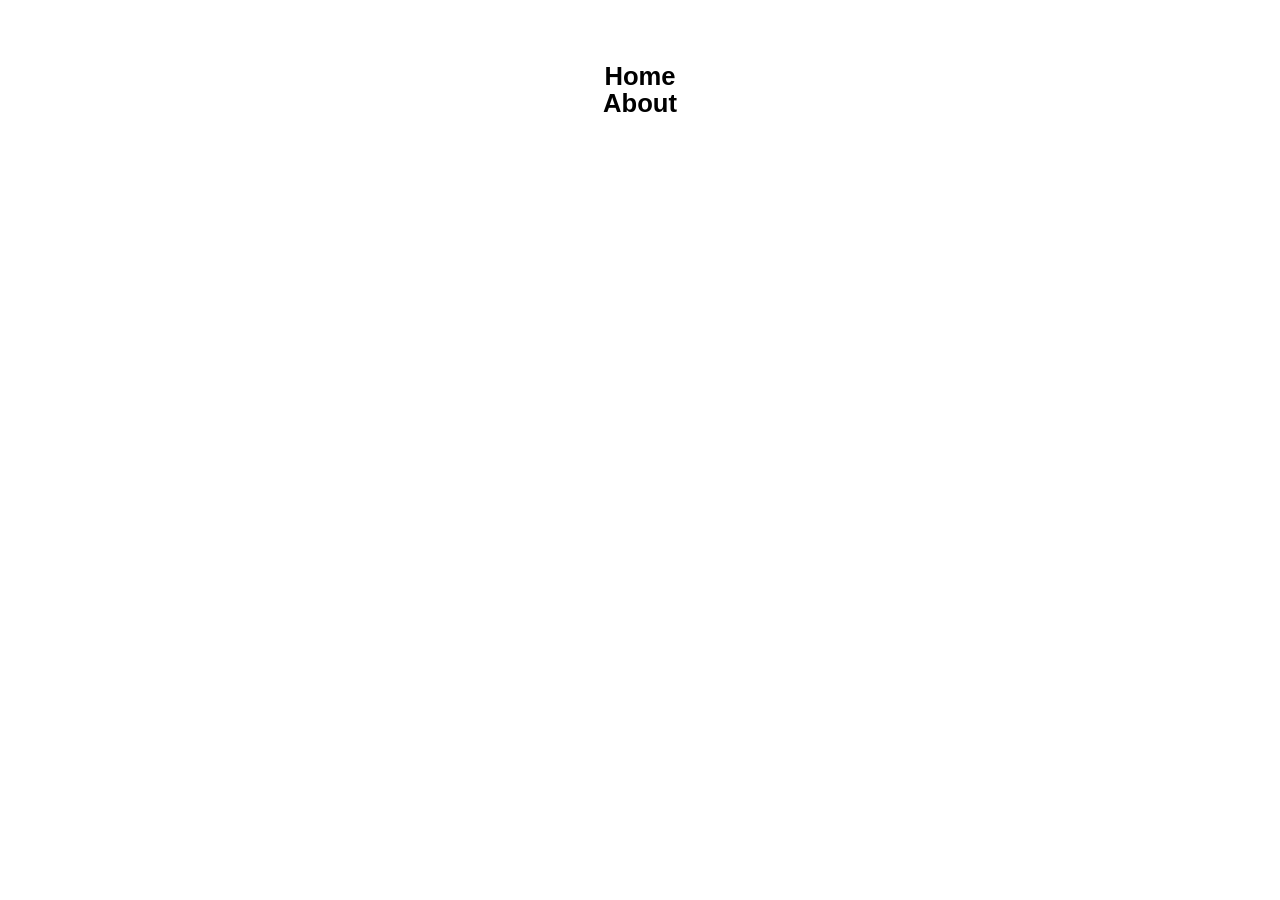
==== home.html @ 644f84e7 "initial commit 5/18" ====
<html lang='en'>
  <head>
    <meta charset='utf-8' />
    <link rel="stylesheet" href="style.css">
  </head>
  <body>
    <ul>
    <li><a href="index.html">Home</a></li>
    <li><a href="home.html">About</a></li>
  </ul>
</body>
---- style.css ----
:root {
        /* Color Palette */
        --bg-color: #ffffff;
        --text-primary: #1a1a1a;
        --accent-red: #d32f2f;
        --dark-black: #000000;
        --grid-border: #eeeeee;
      }

      body {
        font-family: 'Inter', -apple-system, sans-serif;
        background-color: var(--bg-color);
        padding: 50px;
        color: var(--text-primary);
      }

      #calendar {
        max-width: 900px;
        margin: 0 auto;
        background: white;
        padding: 30px;
        border-radius: 12px;
        box-shadow: 0 50px 40px rgba(0,0,0,0.1);
        text-align: right;
      }

      /* Toolbar Buttons (Black & Red) */
      .fc .fc-button-primary {
        background-color: var(--dark-black);
        border: none;
        text-transform: capitalize;
        font-weight: 600;
        transition: all 0.1s ease;
      }

      .fc .fc-button-primary:hover {
        background-color: var(--accent-red);
      }

      .fc .fc-button-primary:disabled {
        background-color: #ccc;
      }

      .fc .fc-toolbar-title {
        font-size: 2.6rem;
        font-weight: 800;
        color: var(--dark-black);
      }

      /* Day Cell Headers */
      .fc th {
        padding: 8px 0;
        background-color: var(--dark-black);
        color: white;
        font-weight: 700;
        text-transform: uppercase;
        font-size: 1.1rem;
        letter-spacing: 1.4px;
      }

      /* Highlight Today */
      .fc .fc-day-today {
        background: rgba(211, 47, 47, 0.05);
      }

      .fc .fc-daygrid-day-number {
        font-weight: 600;
        padding: 8px;
        color: var(--text-primary);
      }

      /* The Red "Today" dot or indicator */
      .fc .fc-day-today .fc-daygrid-day-number {
        color: var(--accent-red);
        font-size: 1.1rem;
      }

      /* Event Styling */
      .fc-event {
        background-color: var(--accent-red);
        border: none;
        padding: 2px 5px;
        border-radius: 4px;
        font-size: 0.85rem;
      }

      /* Border Customization */
      .fc td, .fc th {
        border-color: var(--grid-border);
      }


ul {
  list-style-type: none;
  margin: 0;
  padding: 20px;
}

li {
  float: center;
}

li a {
  display: block;
  color:black;
  text-align: center;
  padding: 14px 16px;
  text-decoration: none;
  margin-top:-30px;
  font-size: 1.6rem;
  font-weight: 560;
  font-family: Arial, Helvetica, sans-serif;
}

li a:hover {
  background-color: transparent;
  color:#d32f2f;
}
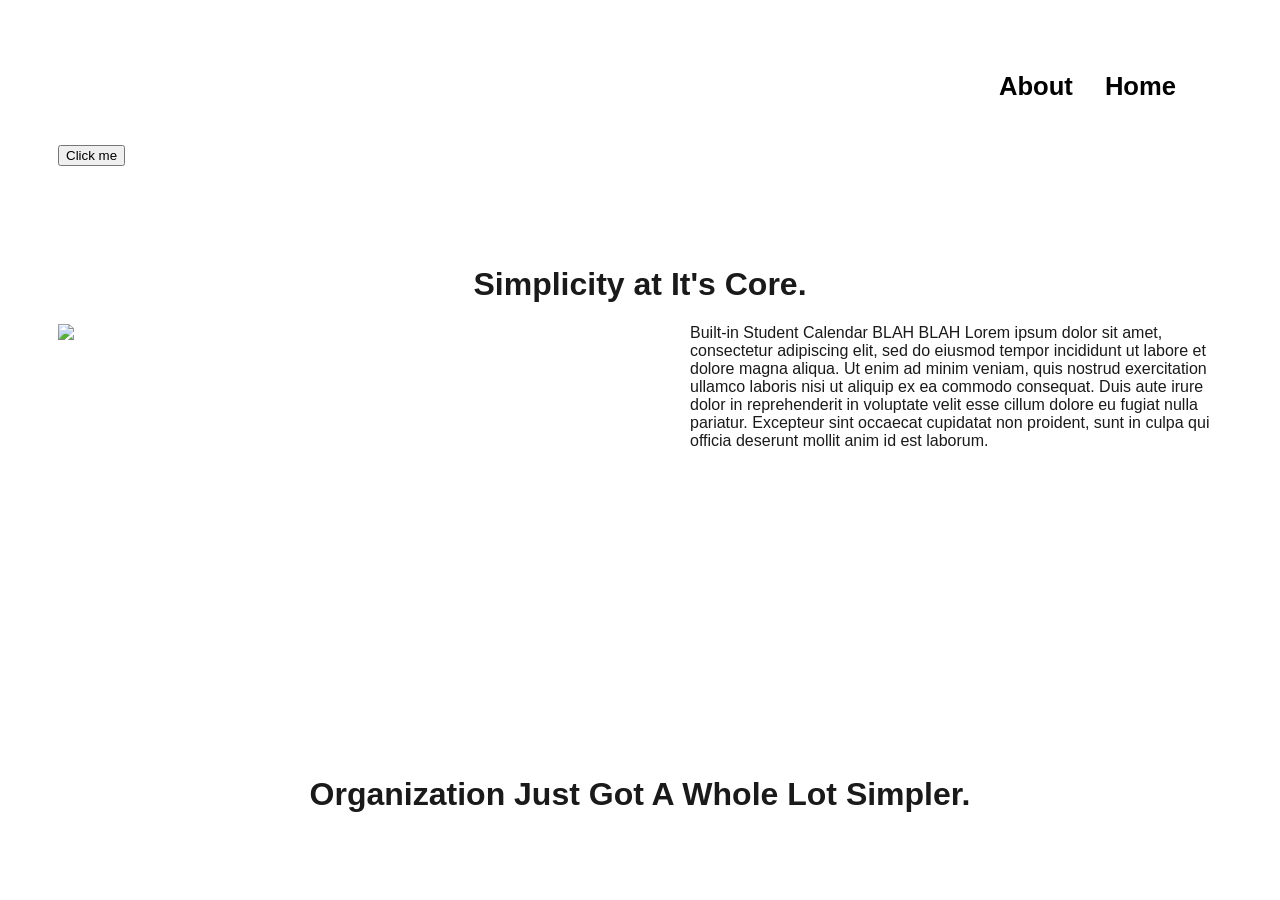
==== commit 0b0f9b09: "Started Home page 5/26" ====
--- a/home.html
+++ b/home.html
@@ -2,10 +2,25 @@
   <head>
     <meta charset='utf-8' />
     <link rel="stylesheet" href="style.css">
+    
   </head>
   <body>
     <ul>
     <li><a href="index.html">Home</a></li>
     <li><a href="home.html">About</a></li>
   </ul>
+
+<button onclick="typeWriter()">Click me</button>
+
+<p id="txt"></p>
+
+<h1>Simplicity at It's Core.</h1>
+<div class="parent">
+    <div class="div1"> <img class="img" src="image 1.png"> </div>
+      <div class="div2">Built-in Student Calendar BLAH BLAH Lorem ipsum dolor sit amet, consectetur adipiscing elit, sed do eiusmod tempor incididunt ut labore et dolore magna aliqua. Ut enim ad minim veniam, quis nostrud exercitation ullamco laboris nisi ut aliquip ex ea commodo consequat. Duis aute irure dolor in reprehenderit in voluptate velit esse cillum dolore eu fugiat nulla pariatur. Excepteur sint occaecat cupidatat non proident, sunt in culpa qui officia deserunt mollit anim id est laborum.</div>
+</div>
+    
+<h1>Organization Just Got A Whole Lot Simpler.</h1>
+ 
+<script src="script.js" defer></script>
 </body>
--- a/style.css
+++ b/style.css
@@ -42,7 +42,7 @@
       }
 
       .fc .fc-toolbar-title {
-        font-size: 2.6rem;
+        font-size: 3rem;
         font-weight: 800;
         color: var(--dark-black);
       }
@@ -100,19 +100,53 @@
   float: center;
 }
 
+ul {
+  list-style-type: none;
+  margin: -10px;
+  padding: 40px;
+  overflow: hidden;
+}
+
+li {
+  float: right;
+}
+
 li a {
   display: block;
-  color:black;
+  color: black;
   text-align: center;
   padding: 14px 16px;
   text-decoration: none;
   margin-top:-30px;
-  font-size: 1.6rem;
-  font-weight: 560;
-  font-family: Arial, Helvetica, sans-serif;
+  font-size: 1.6em;
+  font-family:'Inter', -apple-system, sans-serif;
+  font-weight: 700;
 }
+
 
 li a:hover {
   background-color: transparent;
   color:#d32f2f;
+}
+
+   .fc td, .fc th {
+        border-color: var(--grid-border);
+      }
+
+      .fc .fc-daygrid-day:hover {
+        background-color: rgba(212, 47, 47, 0.1);
+        cursor: pointer;
+      }
+
+     
+.parent {
+    display: grid;
+    grid-template-columns: repeat(2, 1fr);
+    grid-template-rows: repeat(2, 1fr);
+    gap: 100px;
+}
+    
+h1 {
+  text-align: center;
+  margin-top: 100px;
 }
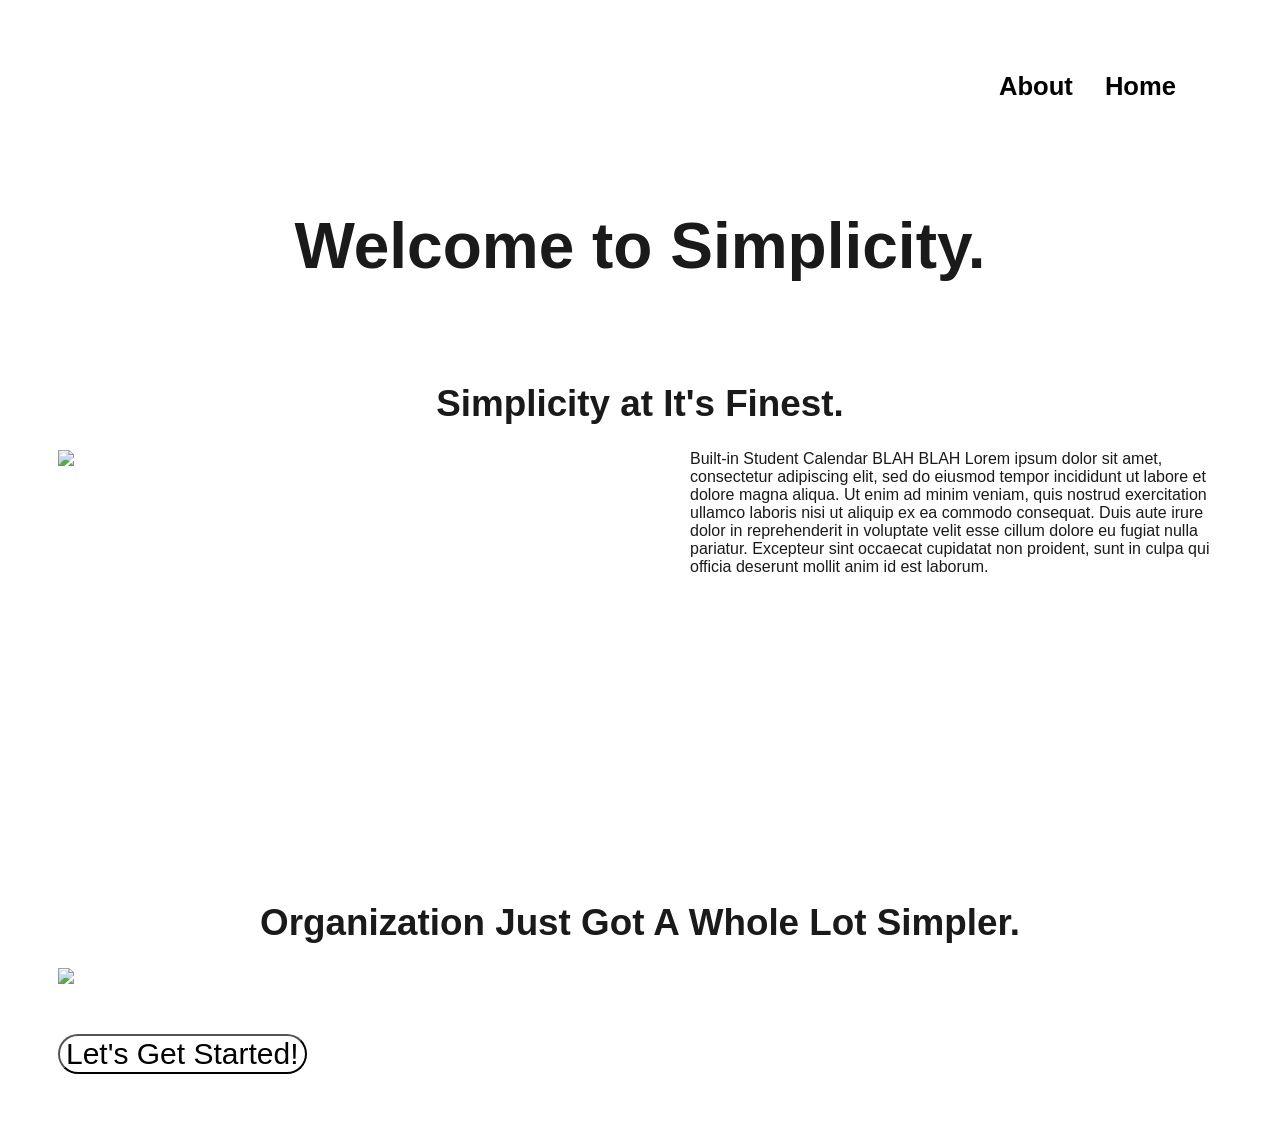
==== commit 578146fa: "updated 5/28" ====
--- a/home.html
+++ b/home.html
@@ -4,23 +4,26 @@
     <link rel="stylesheet" href="style.css">
     
   </head>
-  <body>
+  <body onload="typeWriter()">
     <ul>
     <li><a href="index.html">Home</a></li>
     <li><a href="home.html">About</a></li>
   </ul>
 
-<button onclick="typeWriter()">Click me</button>
 
 <p id="txt"></p>
 
-<h1>Simplicity at It's Core.</h1>
+<h1>Simplicity at It's Finest.</h1>
 <div class="parent">
     <div class="div1"> <img class="img" src="image 1.png"> </div>
       <div class="div2">Built-in Student Calendar BLAH BLAH Lorem ipsum dolor sit amet, consectetur adipiscing elit, sed do eiusmod tempor incididunt ut labore et dolore magna aliqua. Ut enim ad minim veniam, quis nostrud exercitation ullamco laboris nisi ut aliquip ex ea commodo consequat. Duis aute irure dolor in reprehenderit in voluptate velit esse cillum dolore eu fugiat nulla pariatur. Excepteur sint occaecat cupidatat non proident, sunt in culpa qui officia deserunt mollit anim id est laborum.</div>
 </div>
     
 <h1>Organization Just Got A Whole Lot Simpler.</h1>
- 
+<img class="img" src="image 2.png">
+<br>
+<a href="index.html">
+    <button>Let's Get Started!</button>
+</a>
 <script src="script.js" defer></script>
 </body>
--- a/style.css
+++ b/style.css
@@ -112,7 +112,7 @@
 }
 
 li a {
-  display: block;
+  display: block; 
   color: black;
   text-align: center;
   padding: 14px 16px;
@@ -149,4 +149,24 @@
 h1 {
   text-align: center;
   margin-top: 100px;
+  font-size: 2.3em;
+}
+
+#txt {
+font-size:4em;
+font-weight: 900;
+text-align: center;
+}
+
+#txt:hover {
+  background-color: transparent;
+  color:#d32f2f;
+}
+
+button {
+  background-color:transparent;
+  border-radius: 30px;
+  font-size: 30px;
+  margin-top: 50px;
+    cursor: pointer;
 }
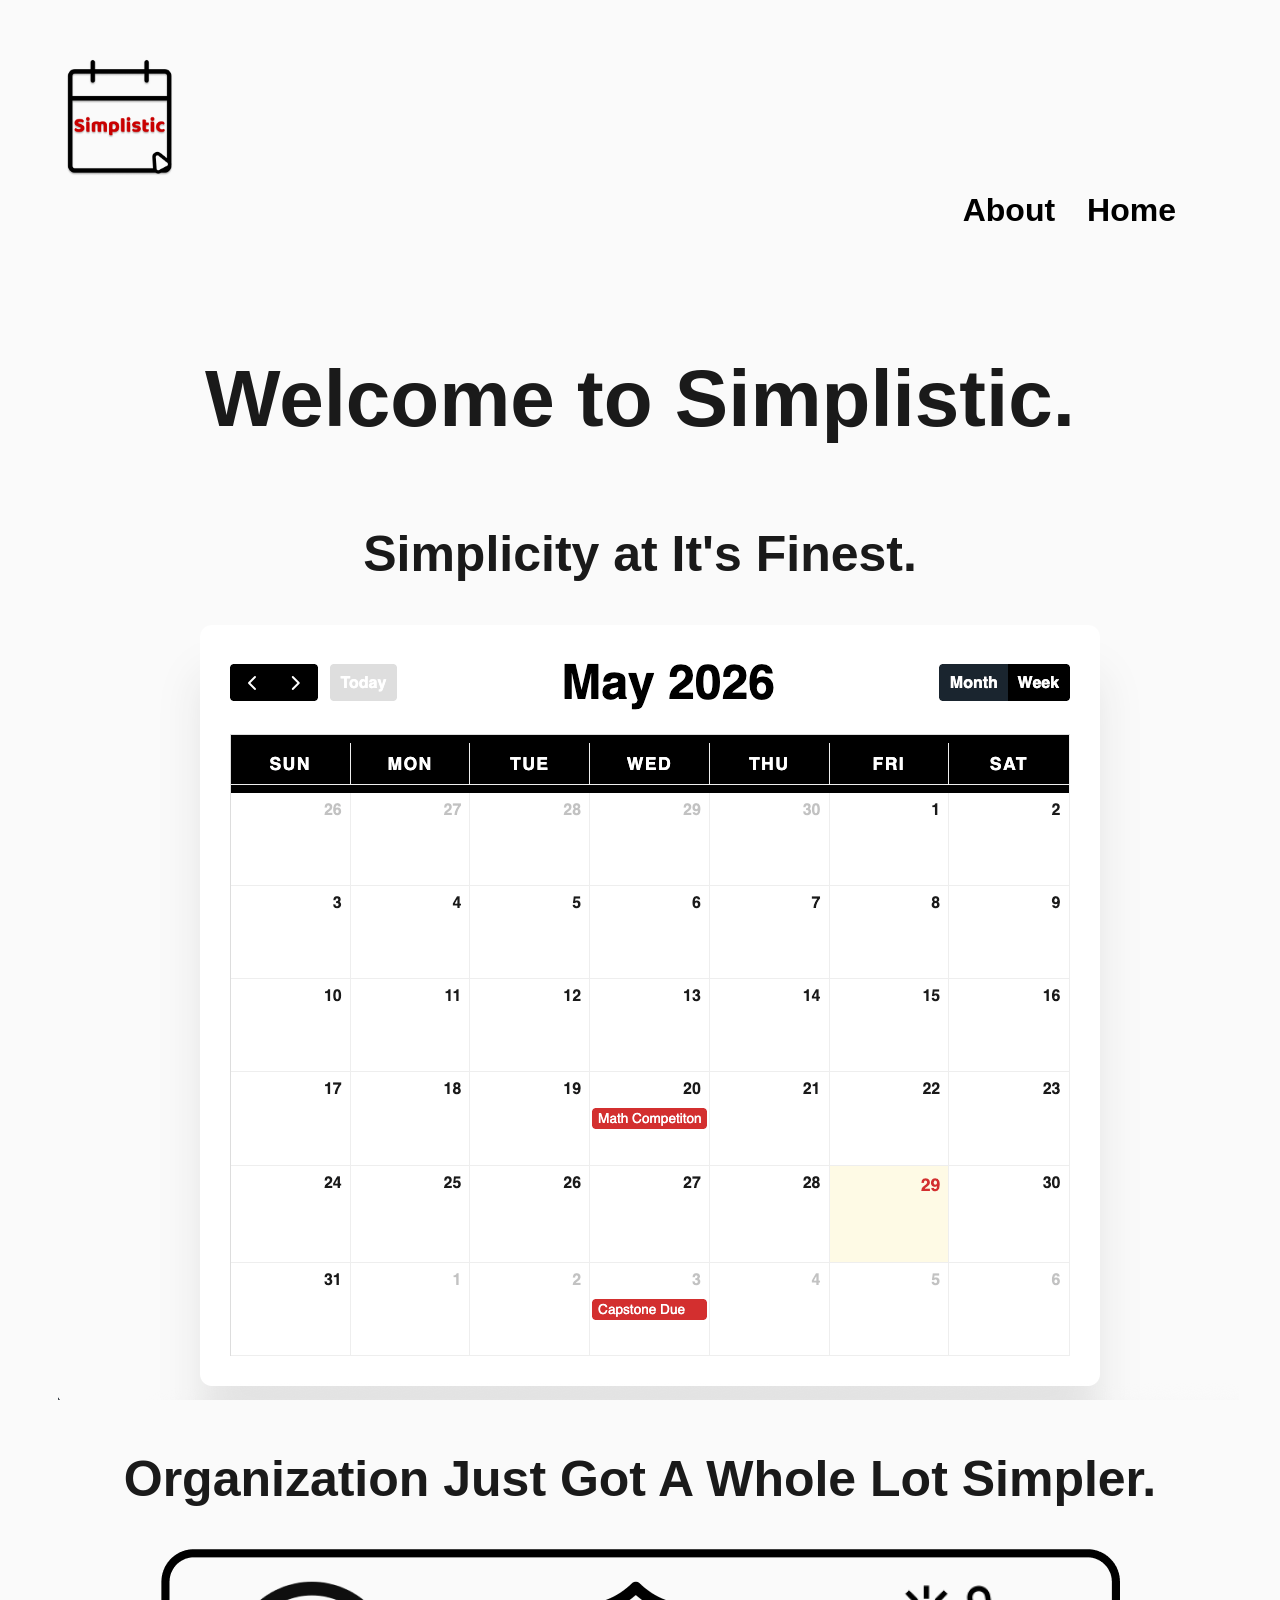
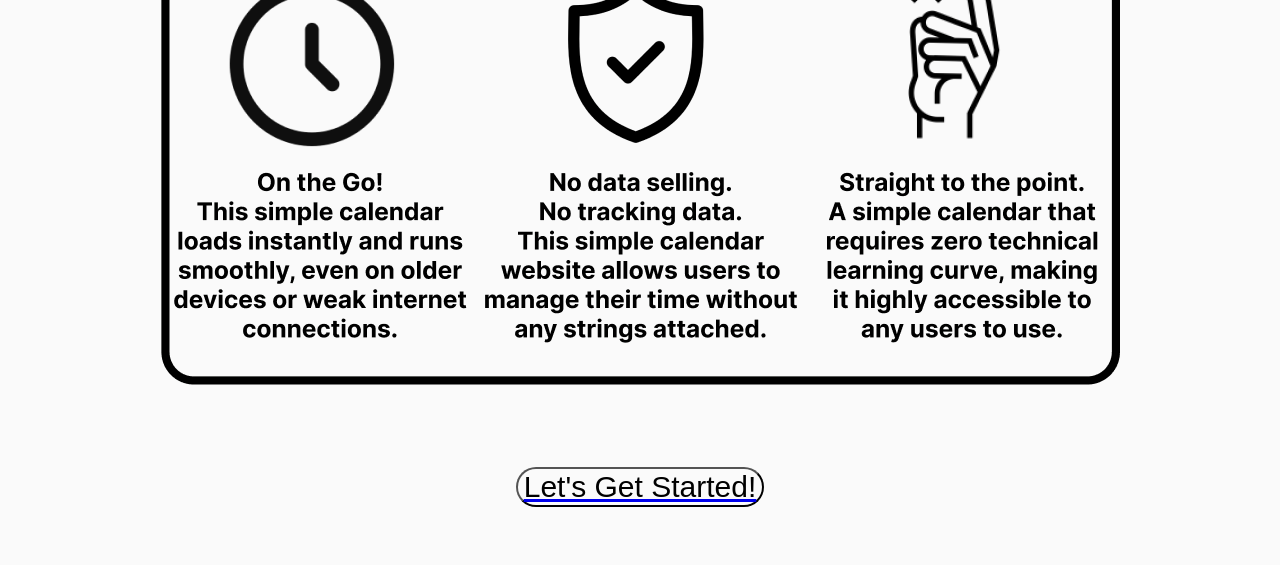
==== commit 05e38bc1: "updated 6/1" ====
--- a/home.html
+++ b/home.html
@@ -5,6 +5,7 @@
     
   </head>
   <body onload="typeWriter()">
+    <img class="smallimg" src="image3.png">
     <ul>
     <li><a href="index.html">Home</a></li>
     <li><a href="home.html">About</a></li>
@@ -15,12 +16,12 @@
 
 <h1>Simplicity at It's Finest.</h1>
 <div class="parent">
-    <div class="div1"> <img class="img" src="image 1.png"> </div>
-      <div class="div2">Built-in Student Calendar BLAH BLAH Lorem ipsum dolor sit amet, consectetur adipiscing elit, sed do eiusmod tempor incididunt ut labore et dolore magna aliqua. Ut enim ad minim veniam, quis nostrud exercitation ullamco laboris nisi ut aliquip ex ea commodo consequat. Duis aute irure dolor in reprehenderit in voluptate velit esse cillum dolore eu fugiat nulla pariatur. Excepteur sint occaecat cupidatat non proident, sunt in culpa qui officia deserunt mollit anim id est laborum.</div>
+    <div class="div1"> <img class="img" src="image1.png"> </div>
+      <div class="div2">Built for students, this simple calendar is used to address academic.</div>
 </div>
     
 <h1>Organization Just Got A Whole Lot Simpler.</h1>
-<img class="img" src="image 2.png">
+<img class="img2" src="image2.png">
 <br>
 <a href="index.html">
     <button>Let's Get Started!</button>
--- a/style.css
+++ b/style.css
@@ -1,6 +1,4 @@
 :root {
-        /* Color Palette */
-        --bg-color: #ffffff;
         --text-primary: #1a1a1a;
         --accent-red: #d32f2f;
         --dark-black: #000000;
@@ -9,7 +7,7 @@
 
       body {
         font-family: 'Inter', -apple-system, sans-serif;
-        background-color: var(--bg-color);
+        background-color: #fafafa;
         padding: 50px;
         color: var(--text-primary);
       }
@@ -118,7 +116,7 @@
   padding: 14px 16px;
   text-decoration: none;
   margin-top:-30px;
-  font-size: 1.6em;
+  font-size: 2em;
   font-family:'Inter', -apple-system, sans-serif;
   font-weight: 700;
 }
@@ -140,20 +138,20 @@
 
      
 .parent {
-    display: grid;
+    display:flex;
     grid-template-columns: repeat(2, 1fr);
     grid-template-rows: repeat(2, 1fr);
-    gap: 100px;
+    gap: 80px;
 }
     
 h1 {
   text-align: center;
-  margin-top: 100px;
-  font-size: 2.3em;
+  margin-top: 50px;
+  font-size: 50px;
 }
 
 #txt {
-font-size:4em;
+font-size:5em;
 font-weight: 900;
 text-align: center;
 }
@@ -168,5 +166,29 @@
   border-radius: 30px;
   font-size: 30px;
   margin-top: 50px;
-    cursor: pointer;
+  cursor: pointer;
+   display: block;
+  margin-left: auto;
+  margin-right: auto;
+ }
+
+ .div2 {
+  font-size: 20px;
+ }
+
+ .img2 {
+  display: block;
+  margin-left: auto;
+  margin-right: auto;
+ }
+
+ h1:hover {
+  background-color: transparent;
+  color:#d32f2f;
+}
+
+.smallimg {
+display:block;
+width: auto;
+height: 120px;
 }
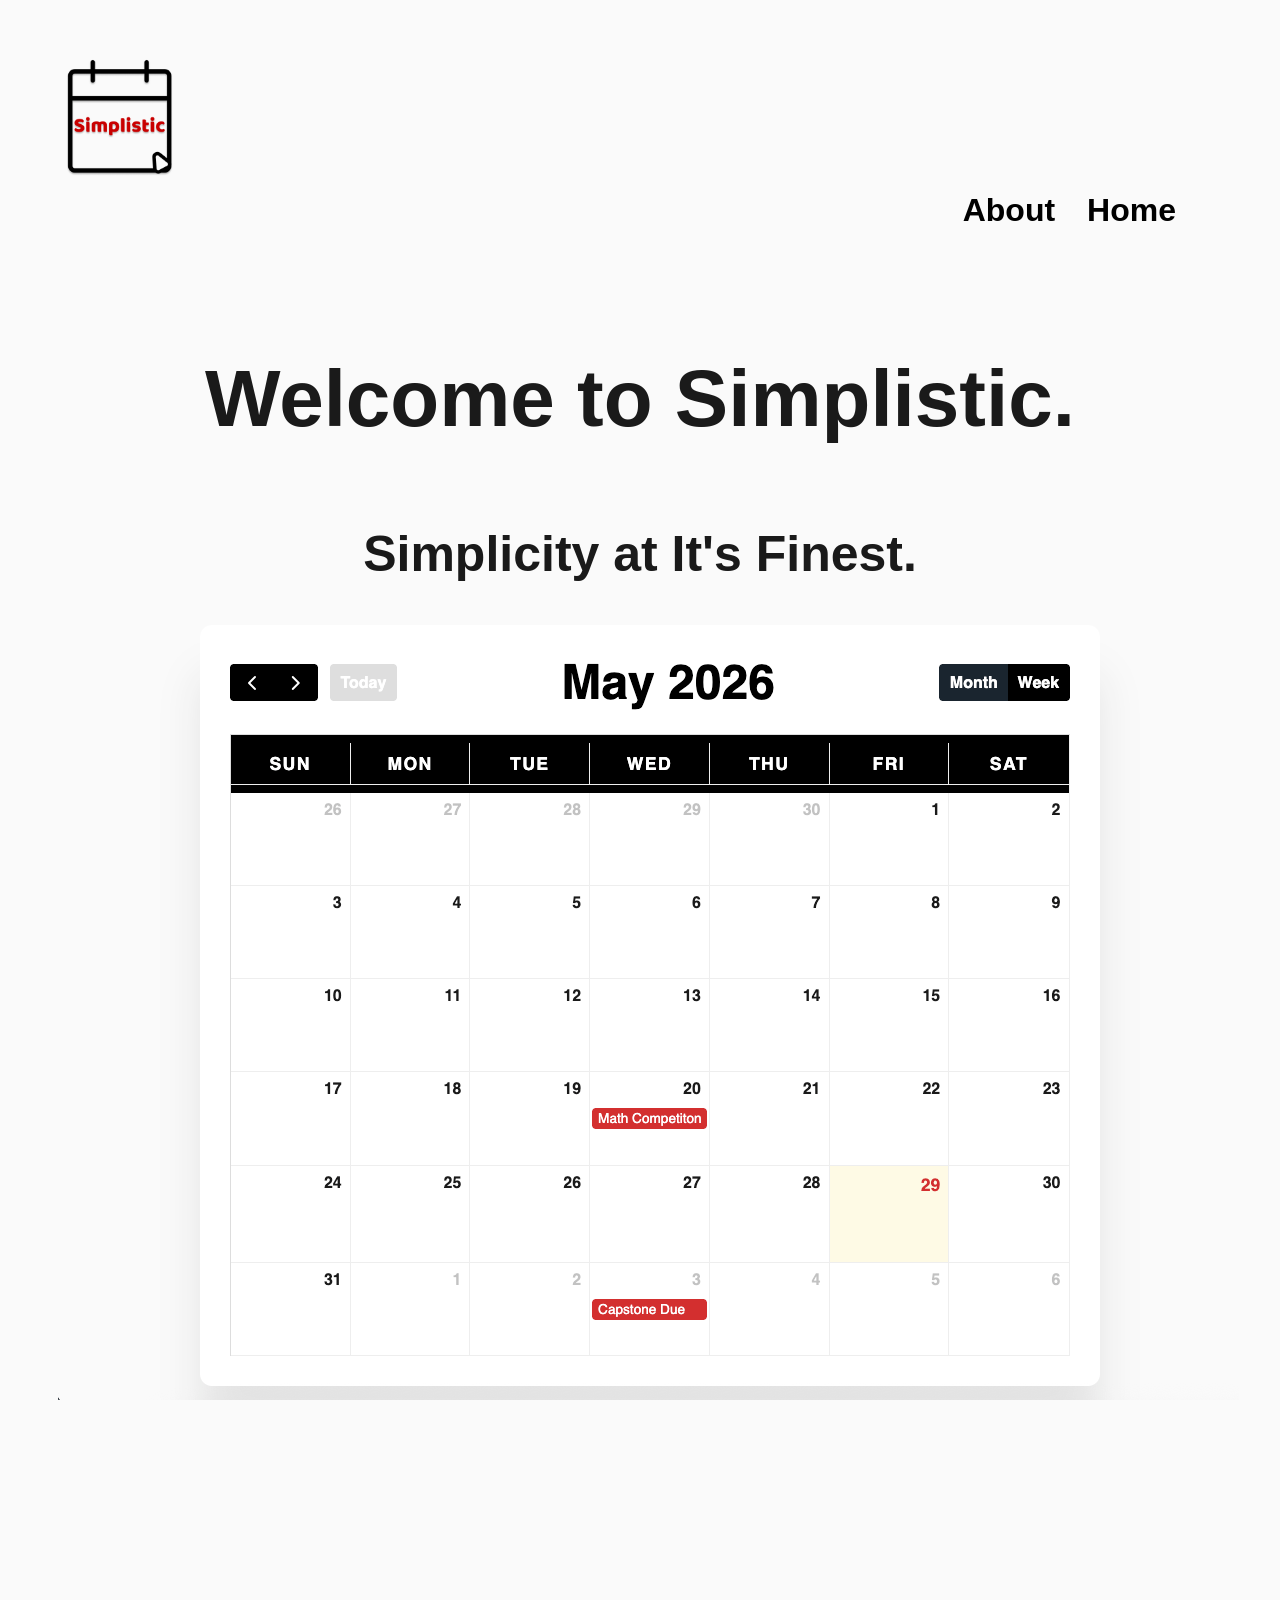
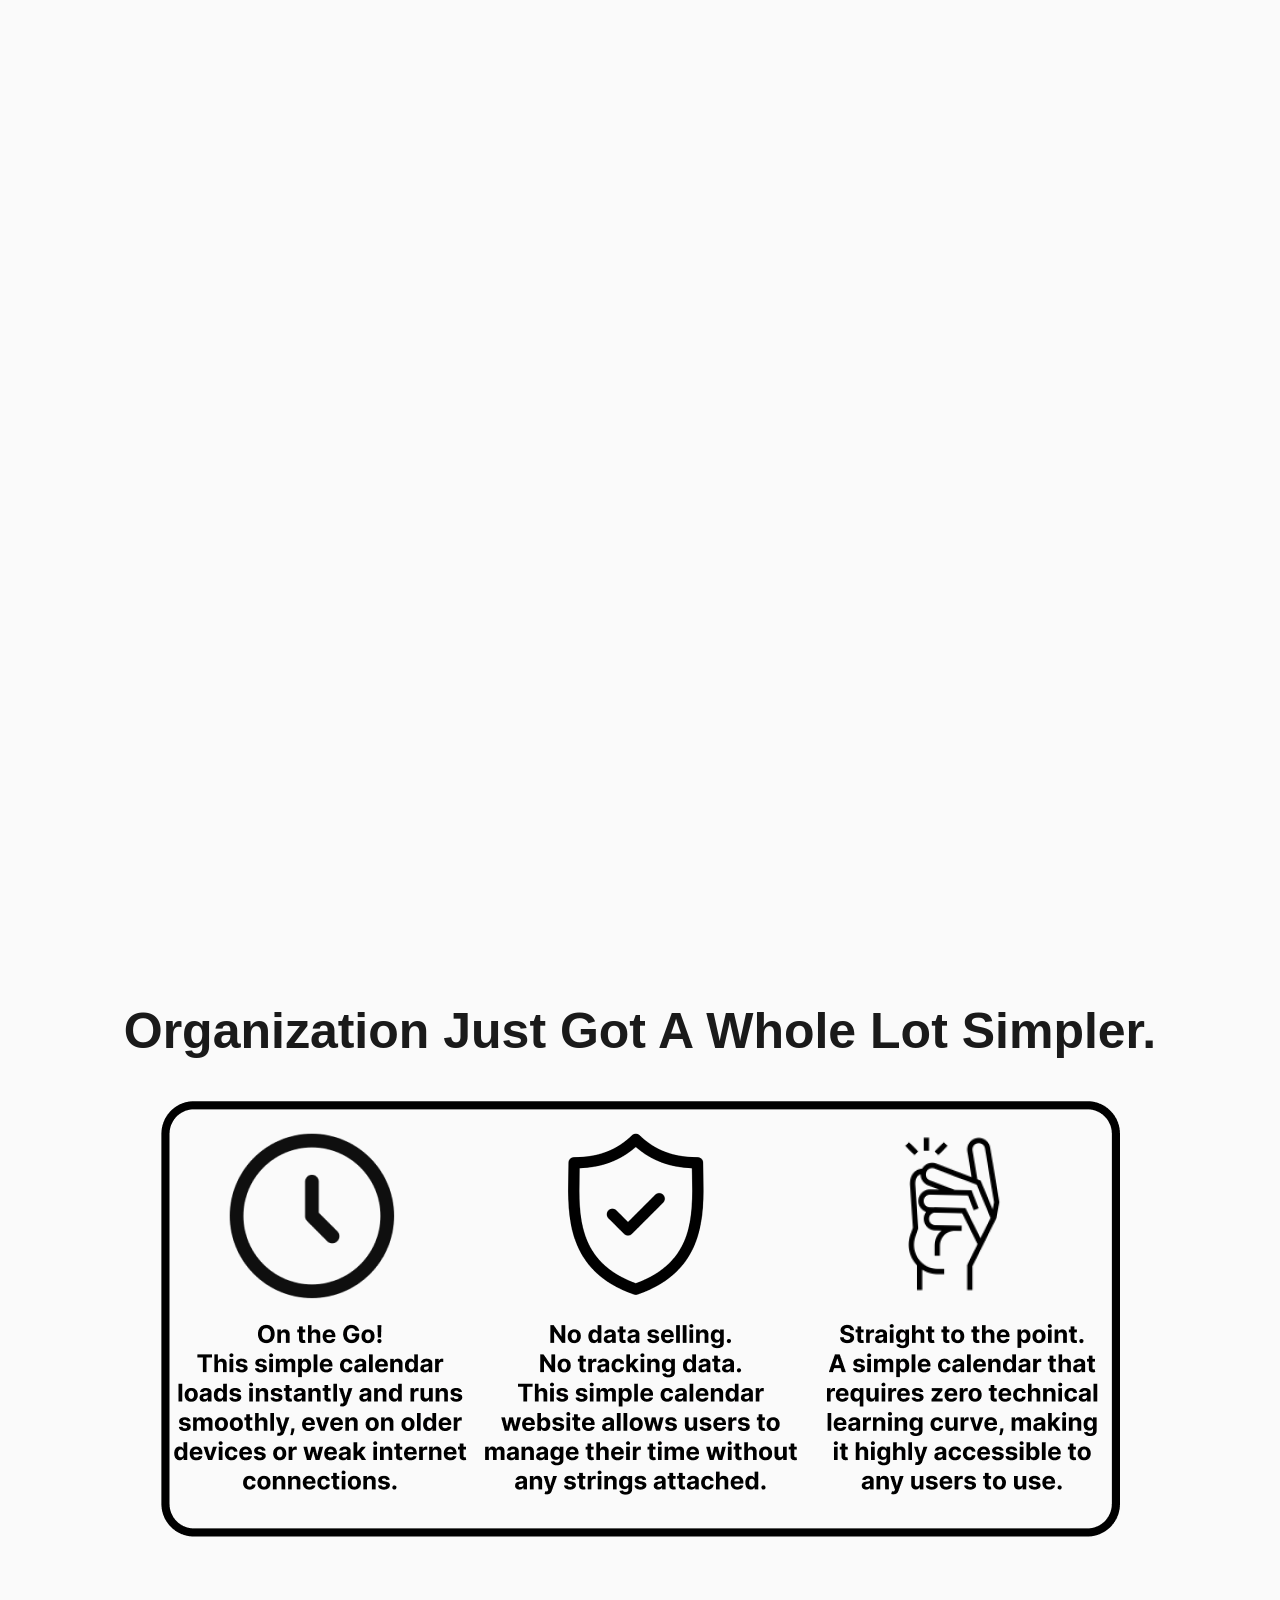
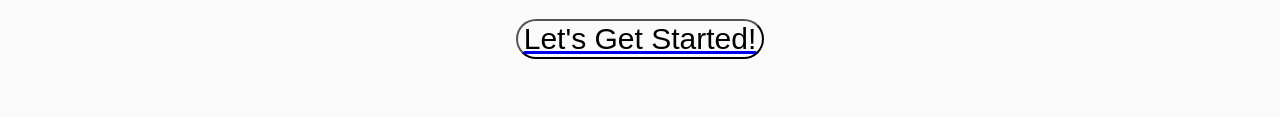
==== commit c54197ae: "Capstone Draft Commit 6/3" ====
--- a/home.html
+++ b/home.html
@@ -17,7 +17,7 @@
 <h1>Simplicity at It's Finest.</h1>
 <div class="parent">
     <div class="div1"> <img class="img" src="image1.png"> </div>
-      <div class="div2">Built for students, this simple calendar is used to address academic.</div>
+      <div class="div2">Built for students, this simple calendar is important because it takes the stress out of staying organized by giving you a clean, distraction-free space to track your busy life. When you are balancing classes, homework, sports, and a social life, a complicated schedule planner can feel like extra work, but a straightforward tool makes it easy to see exactly what you need to do at a glance. By focusing only on the essentials—like storing your events and setting up a clear daily routine—this website helps you beat procrastination, turn assignments in on time, and build great time-management habits early on. It is the perfect, hassle-free way to clear your mind and take control of your day without any confusing features getting in the way. <br> <br> Welcome to Simplistic, the best student-based calendar!</div>
 </div>
     
 <h1>Organization Just Got A Whole Lot Simpler.</h1>
--- a/style.css
+++ b/style.css
@@ -173,7 +173,9 @@
  }
 
  .div2 {
-  font-size: 20px;
+  font-size: 25px;
+  font-weight: 700;
+  margin-top: 50px;
  }
 
  .img2 {
